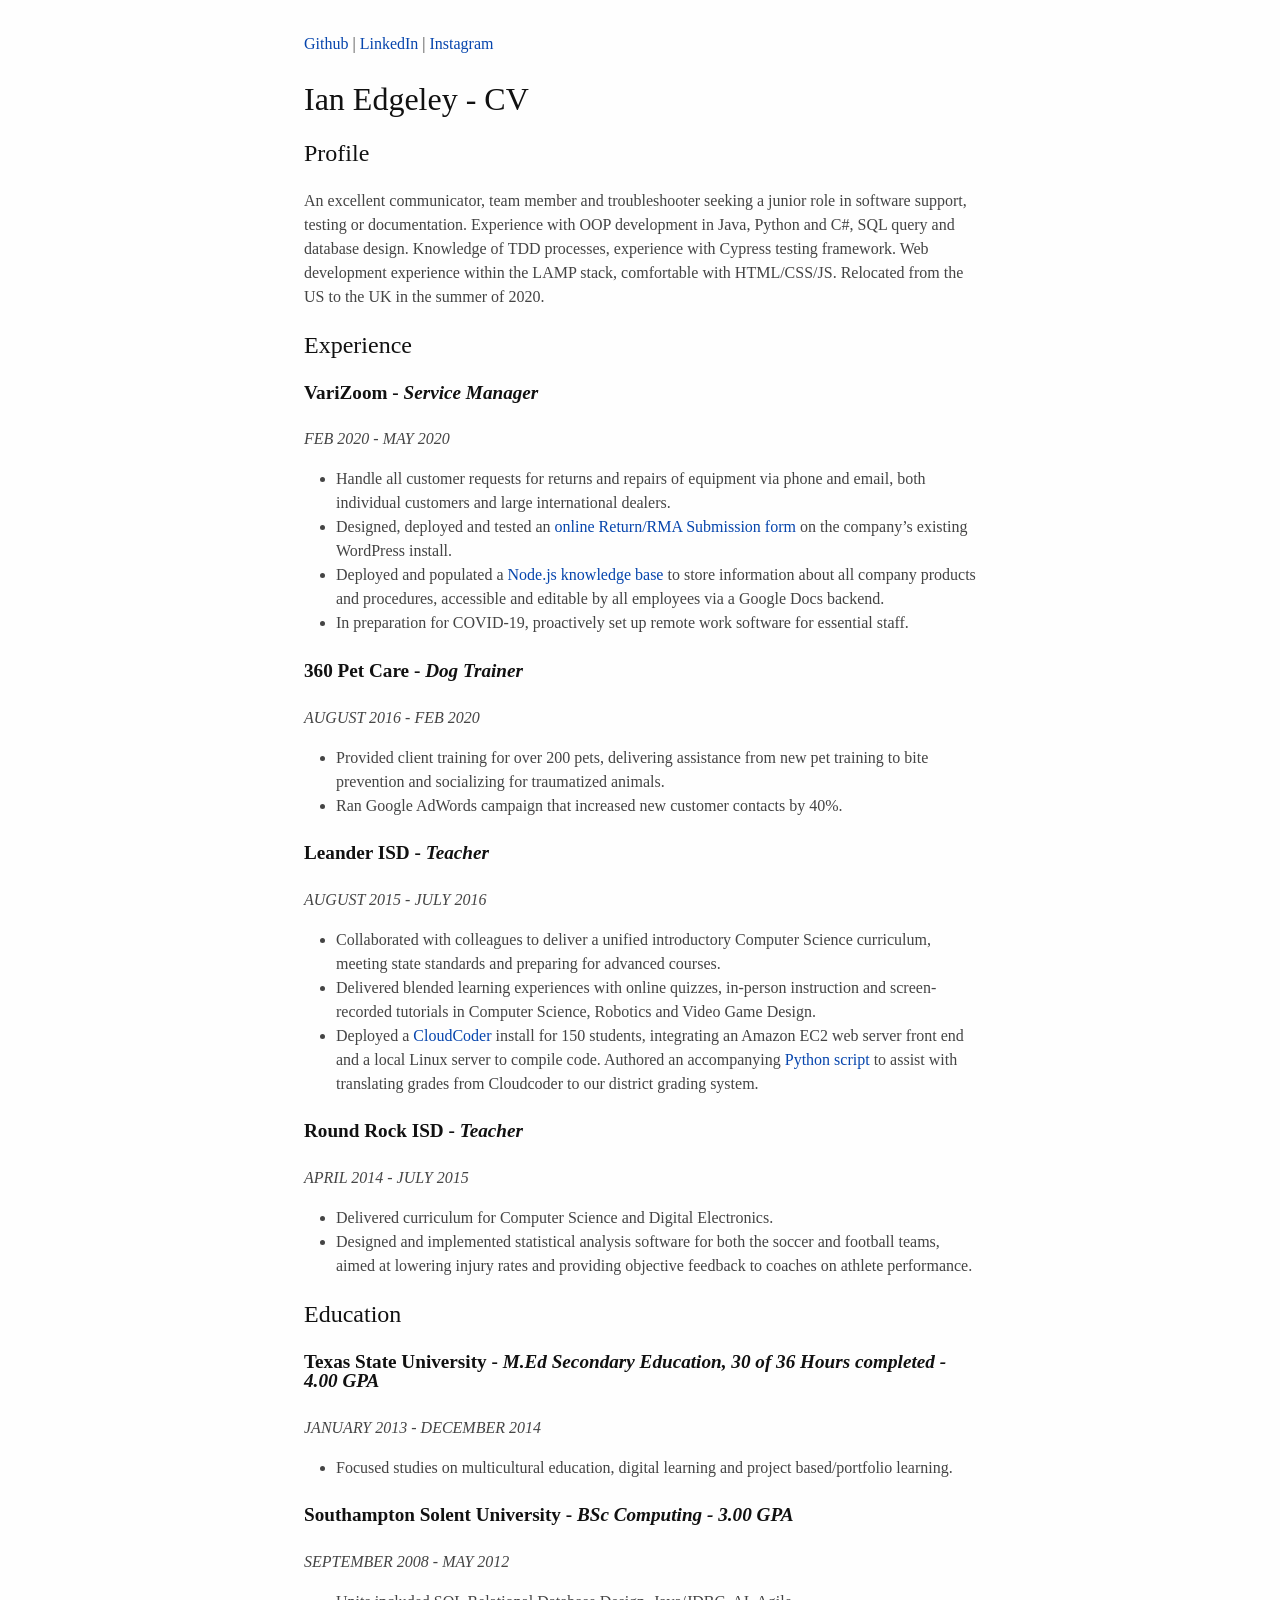
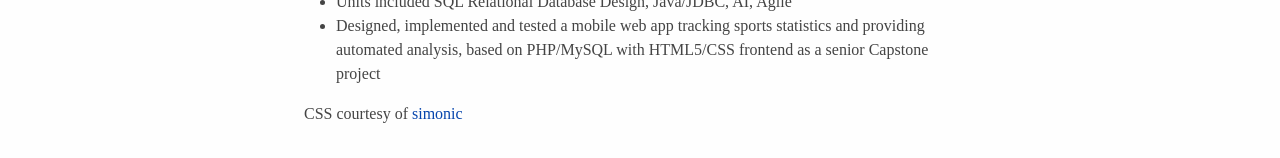
==== index.html @ b0f073d4 "Index and style" ====
<!DOCTYPE html> <html class="no-js"> 
    <head>
        <meta charset="utf-8">
        <meta http-equiv="X-UA-Compatible" content="IE=edge">
        <title></title>
        <meta name="description" content="">
        <meta name="viewport" content="width=device-width, initial-scale=1">
        <!-- Bring in the Pure CSS sheet -->
        <link rel="stylesheet" href="style/style.css" />
    </head>
    <body>
        <div id="content">
            <p><a href="http://github.com/ijecode">Github</a> | <a href="http://linkedin.com/in/iedgeley">LinkedIn</a> | <a href="http://instagram.com/ianedgeley">Instagram</a></p>
            <h2>Ian Edgeley - CV</h2>
            <h3>Profile</h3>
            <p>An excellent communicator, team member and troubleshooter seeking  a junior role in software support, testing or documentation. Experience with OOP development in Java, Python and C#, SQL query and database design. Knowledge of TDD processes, experience with Cypress testing framework. Web development experience within the LAMP stack, comfortable with HTML/CSS/JS. Relocated from the US to the UK in the summer of 2020.</p>           
            <h3>Experience</h3>
            <h4>VariZoom - <em>Service Manager</em></h4>
            <p><em>FEB 2020 - MAY 2020</em></p>
            <ul>
                <li>Handle all customer requests for returns and repairs of equipment via phone and email, both individual customers and large international dealers. 
                </li>
                <li>Designed, deployed and tested an <a href="https://www.varizoom.com/returns-repairs/">online Return/RMA Submission form</a> on the company’s existing WordPress install.
                </li>
                <li>Deployed and populated a <a href="https://github.com/nytimes/library">Node.js knowledge base</a> to store information about all company products and procedures, accessible and editable by all employees via a Google Docs backend.
                </li>
                <li>In preparation for COVID-19, proactively set up remote work software for essential staff.
                </li>
            </ul>
            <h4>360 Pet Care - <em>Dog Trainer</em></h4>
            <p><em>AUGUST 2016 - FEB 2020</em></p>
            <ul>
                <li>Provided client training for over 200 pets, delivering assistance from new pet training to bite prevention and socializing for traumatized animals.
                </li>
                <li>Ran Google AdWords campaign that increased new customer contacts by 40%.
                </li>
            </ul>
            <h4>Leander ISD - <em>Teacher</em></h4>
            <p><em>AUGUST 2015 - JULY 2016</em></p>
            <ul>
                <li>Collaborated with colleagues to deliver a unified introductory Computer Science curriculum, meeting state standards and preparing for advanced courses.
                </li>
                <li>Delivered blended learning experiences with online quizzes, in-person instruction and screen-recorded tutorials in Computer Science, Robotics and Video Game Design.
                </li>
                <li>Deployed a <a href="https://cloudcoder.org/">CloudCoder</a> install for 150 students, integrating an Amazon EC2 web server front end and a local Linux server to compile code. Authored an accompanying <a href="https://github.com/iedgeley/cloudCoderGrader">Python script</a> to assist with translating grades from Cloudcoder to our district grading system.
                </li>
            </ul>
            <h4>Round Rock ISD - <em>Teacher</em></h4>
            <p><em>APRIL 2014 - JULY 2015</em></p>
            <ul>
                <li>Delivered curriculum for Computer Science and Digital Electronics.
                </li>
                <li>Designed and implemented statistical analysis software for both the soccer and football teams, aimed at lowering injury rates and providing objective feedback to coaches on athlete performance.
                </li>
            </ul>

            <h3>Education</h3>
            <h4>Texas State University - <em>M.Ed Secondary Education, 30 of 36 Hours completed - 4.00 GPA</em></h4>
            <p><em>JANUARY 2013  - DECEMBER 2014</em></p>
            <ul>
                <li>Focused studies on multicultural education, digital learning and project based/portfolio learning.
                </li>
            </ul>
            <h4>Southampton Solent University - <em>BSc Computing - 3.00 GPA</em></h4>
            <p><em>SEPTEMBER 2008  - MAY 2012</em></p>
            <ul>
                <li>Units included SQL Relational Database Design, Java/JDBC, AI, Agile</li>
                <li>Designed, implemented and tested  a mobile web app tracking sports statistics and providing automated analysis, based on PHP/MySQL with HTML5/CSS frontend as a senior Capstone project</li>                </li>
            </ul>
            <p>CSS courtesy of <a href="https://github.com/simonlc/Markdown-CSS">simonic</a></p>
        </div>
    </body>
</html>
---- style/style.css ----
html {
    font-size: 100%;
    overflow-y: scroll;
    -webkit-text-size-adjust: 100%;
    -ms-text-size-adjust: 100%;
  }
  
  body {
    color: #444;
    font-family: Georgia, Palatino, 'Palatino Linotype', Times, 'Times New Roman', serif;
    font-size: 12px;
    line-height: 1.5em;
    padding: 1em;
    margin: auto;
    max-width: 42em;
    background: #fefefe;
  }
  
  a {
    color: #0645ad;
    text-decoration: none;
  }
  
  a:visited {
    color: #0b0080;
  }
  
  a:hover {
    color: #06e;
  }
  
  a:active {
    color: #faa700;
  }
  
  a:focus {
    outline: thin dotted;
  }
  
  a:hover,
  a:active {
    outline: 0;
  }
  
  ::-moz-selection {
    background: rgba(255, 255, 0, 0.3);
    color: #000;
  }
  
  ::selection {
    background: rgba(255, 255, 0, 0.3);
    color: #000;
  }
  
  a::-moz-selection {
    background: rgba(255, 255, 0, 0.3);
    color: #0645ad;
  }
  
  a::selection {
    background: rgba(255, 255, 0, 0.3);
    color: #0645ad;
  }
  
  p {
    margin: 1em 0;
  }
  
  img {
    max-width: 100%;
  }
  
  h1,
  h2,
  h3,
  h4,
  h5,
  h6 {
    font-weight: normal;
    color: #111;
    line-height: 1em;
  }
  
  h4,
  h5,
  h6 {
    font-weight: bold;
  }
  
  h1 {
    font-size: 2.5em;
  }
  
  h2 {
    font-size: 2em;
  }
  
  h3 {
    font-size: 1.5em;
  }
  
  h4 {
    font-size: 1.2em;
  }
  
  h5 {
    font-size: 1em;
  }
  
  h6 {
    font-size: 0.9em;
  }
  
  blockquote {
    color: #666666;
    margin: 0;
    padding-left: 3em;
    border-left: 0.5em #eee solid;
  }
  
  hr {
    display: block;
    border: 0;
    border-top: 1px solid #aaa;
    border-bottom: 1px solid #eee;
    margin: 1em 0;
    padding: 0;
  }
  
  pre,
  code,
  kbd,
  samp {
    color: #000;
    font-family: monospace, monospace;
    _font-family: 'courier new', monospace;
    font-size: 0.98em;
  }
  
  pre {
    white-space: pre;
    white-space: pre-wrap;
    word-wrap: break-word;
  }
  
  b,
  strong {
    font-weight: bold;
  }
  
  dfn {
    font-style: italic;
  }
  
  ins {
    background: #ff9;
    color: #000;
    text-decoration: none;
  }
  
  mark {
    background: #ff0;
    color: #000;
    font-style: italic;
    font-weight: bold;
  }
  
  sub,
  sup {
    font-size: 75%;
    line-height: 0;
    position: relative;
    vertical-align: baseline;
  }
  
  sup {
    top: -0.5em;
  }
  
  sub {
    bottom: -0.25em;
  }
  
  ul,
  ol {
    margin: 1em 0;
    padding: 0 0 0 2em;
  }
  
  li p:last-child {
    margin: 0;
  }
  
  dd {
    margin: 0 0 0 2em;
  }
  
  img {
    border: 0;
    -ms-interpolation-mode: bicubic;
    vertical-align: middle;
  }
  
  table {
    border-collapse: collapse;
    border-spacing: 0;
  }
  
  td {
    vertical-align: top;
  }
  
  @media only screen and (min-width: 480px) {
    body {
      font-size: 14px;
    }
  }
  
  @media only screen and (min-width: 768px) {
    body {
      font-size: 16px;
    }
  }
  
  @media print {
    * {
      background: transparent !important;
      color: black !important;
      filter: none !important;
      -ms-filter: none !important;
    }
  
    body {
      font-size: 12pt;
      max-width: 100%;
    }
  
    a,
    a:visited {
      text-decoration: underline;
    }
  
    hr {
      height: 1px;
      border: 0;
      border-bottom: 1px solid black;
    }
  
    a[href]:after {
      content: " (" attr(href) ")";
    }
  
    abbr[title]:after {
      content: " (" attr(title) ")";
    }
  
    .ir a:after,
    a[href^="javascript:"]:after,
    a[href^="#"]:after {
      content: "";
    }
  
    pre,
    blockquote {
      border: 1px solid #999;
      padding-right: 1em;
      page-break-inside: avoid;
    }
  
    tr,
    img {
      page-break-inside: avoid;
    }
  
    img {
      max-width: 100% !important;
    }
  
    @page :left {
      margin: 15mm 20mm 15mm 10mm;
    }
  
    @page :right {
      margin: 15mm 10mm 15mm 20mm;
    }
  
    p,
    h2,
    h3 {
      orphans: 3;
      widows: 3;
    }
  
    h2,
    h3 {
      page-break-after: avoid;
    }
  }
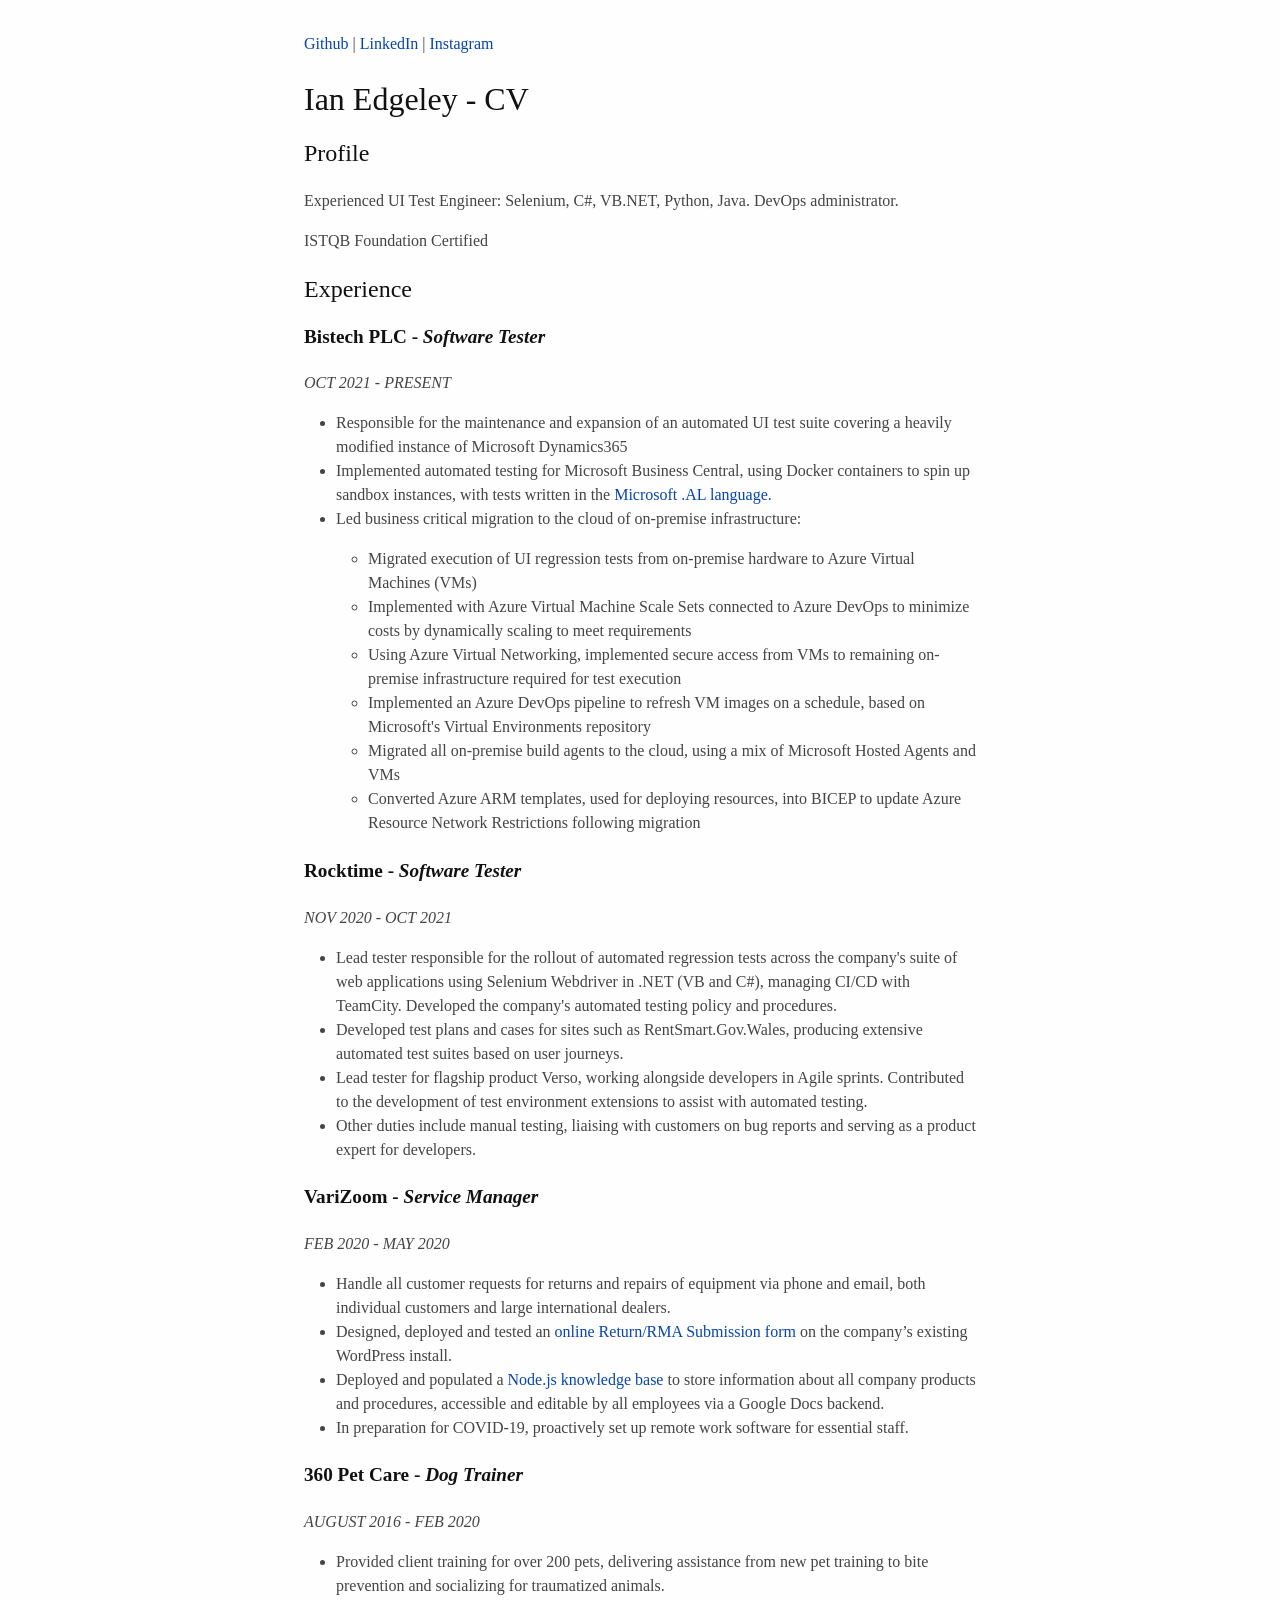
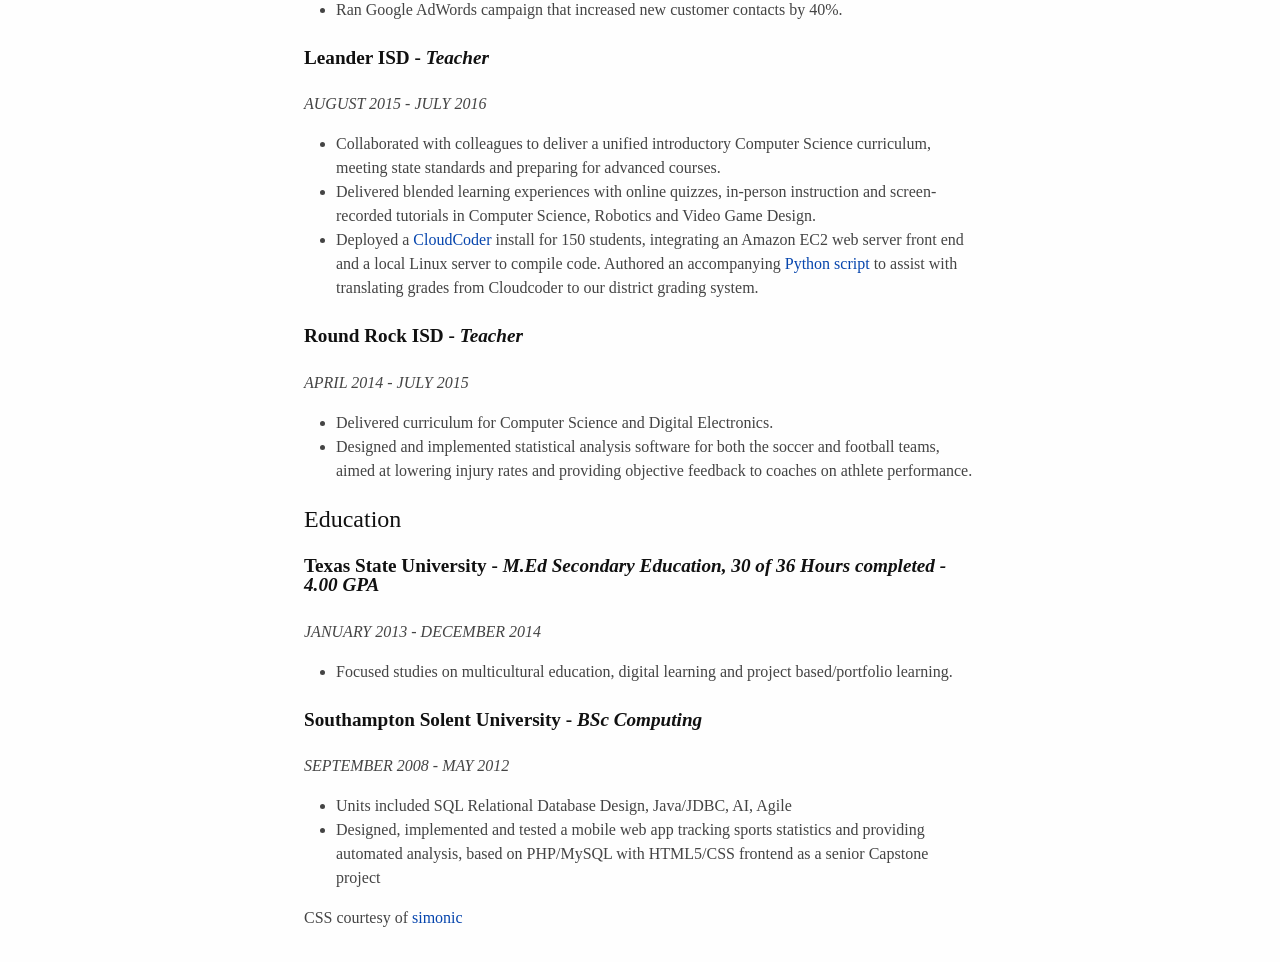
==== commit 34b996cd: "Updated work history" ====
--- a/index.html
+++ b/index.html
@@ -13,8 +13,32 @@
             <p><a href="http://github.com/ijecode">Github</a> | <a href="http://linkedin.com/in/iedgeley">LinkedIn</a> | <a href="http://instagram.com/ianedgeley">Instagram</a></p>
             <h2>Ian Edgeley - CV</h2>
             <h3>Profile</h3>
-            <p>An excellent communicator, team member and troubleshooter seeking  a junior role in software support, testing or documentation. Experience with OOP development in Java, Python and C#, SQL query and database design. Knowledge of TDD processes, experience with Cypress testing framework. Web development experience within the LAMP stack, comfortable with HTML/CSS/JS. Relocated from the US to the UK in the summer of 2020.</p>           
+            <p>Experienced UI Test Engineer: Selenium, C#, VB.NET, Python, Java. DevOps administrator.</p>      
+            <p>ISTQB Foundation Certified</p>     
             <h3>Experience</h3>
+            <h4>Bistech PLC - <em>Software Tester</em></h4>
+            <p><em>OCT 2021 - PRESENT</em></p>
+            <ul>
+                <li>Responsible for the maintenance and expansion of an automated UI test suite covering a heavily modified instance of Microsoft Dynamics365</li>
+                <li>Implemented automated testing for Microsoft Business Central, using Docker containers to spin up sandbox instances, with tests written in the <a href="https://docs.microsoft.com/en-us/dynamics365/business-central/dev-itpro/developer/devenv-get-started" target="_blank">Microsoft .AL language.</a></li>
+                <li>Led business critical migration to the cloud of on-premise infrastructure:</li>
+                <ul>
+                    <li>Migrated execution of UI regression tests from on-premise hardware to Azure Virtual Machines (VMs)</li>
+                    <li>Implemented with Azure Virtual Machine Scale Sets connected to Azure DevOps to minimize costs by dynamically scaling to meet requirements</li>
+                    <li>Using Azure Virtual Networking, implemented secure access from VMs to remaining on-premise infrastructure required for test execution</li>
+                    <li>Implemented an Azure DevOps pipeline to refresh VM images on a schedule, based on Microsoft's Virtual Environments repository</li>
+                    <li>Migrated all on-premise build agents to the cloud, using a mix of Microsoft Hosted Agents and VMs</li>
+                    <li>Converted Azure ARM templates, used for deploying resources, into BICEP to update Azure Resource Network Restrictions following migration</li>
+                </ul>
+            </ul>
+            <h4>Rocktime - <em>Software Tester</em></h4>
+            <p><em>NOV 2020 - OCT 2021</em></p>
+            <ul>
+                <li>Lead tester responsible for the rollout of automated regression tests across the company's suite of web applications using Selenium Webdriver in .NET (VB and C#), managing CI/CD with TeamCity. Developed the company's automated testing policy and procedures.</li>
+                <li>Developed test plans and cases for sites such as RentSmart.Gov.Wales, producing extensive automated test suites based on user journeys.</li>
+                <li>Lead tester for flagship product Verso, working alongside developers in Agile sprints. Contributed to the development of test environment extensions to assist with automated testing.</li>
+                <li>Other duties include manual testing, liaising with customers on bug reports and serving as a product expert for developers.</li>
+            </ul>
             <h4>VariZoom - <em>Service Manager</em></h4>
             <p><em>FEB 2020 - MAY 2020</em></p>
             <ul>
@@ -61,7 +85,7 @@
                 <li>Focused studies on multicultural education, digital learning and project based/portfolio learning.
                 </li>
             </ul>
-            <h4>Southampton Solent University - <em>BSc Computing - 3.00 GPA</em></h4>
+            <h4>Southampton Solent University - <em>BSc Computing</em></h4>
             <p><em>SEPTEMBER 2008  - MAY 2012</em></p>
             <ul>
                 <li>Units included SQL Relational Database Design, Java/JDBC, AI, Agile</li>
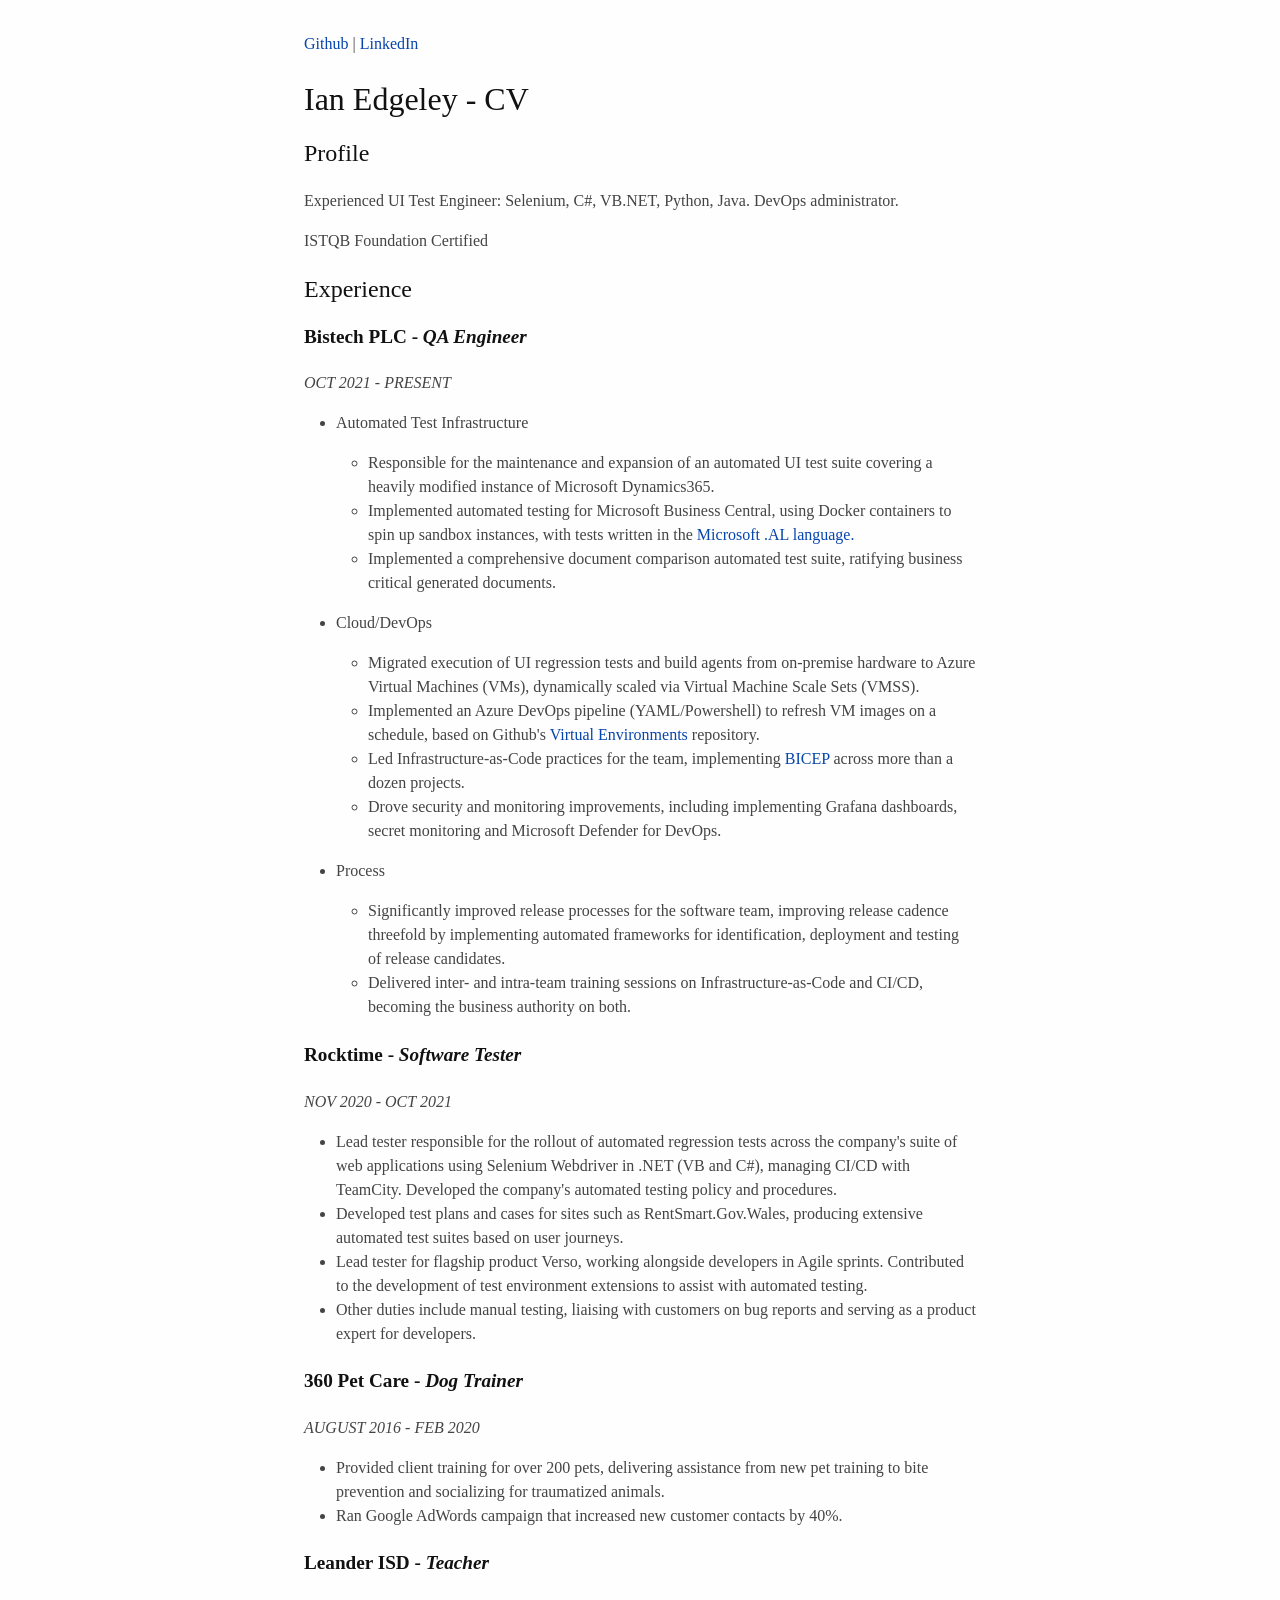
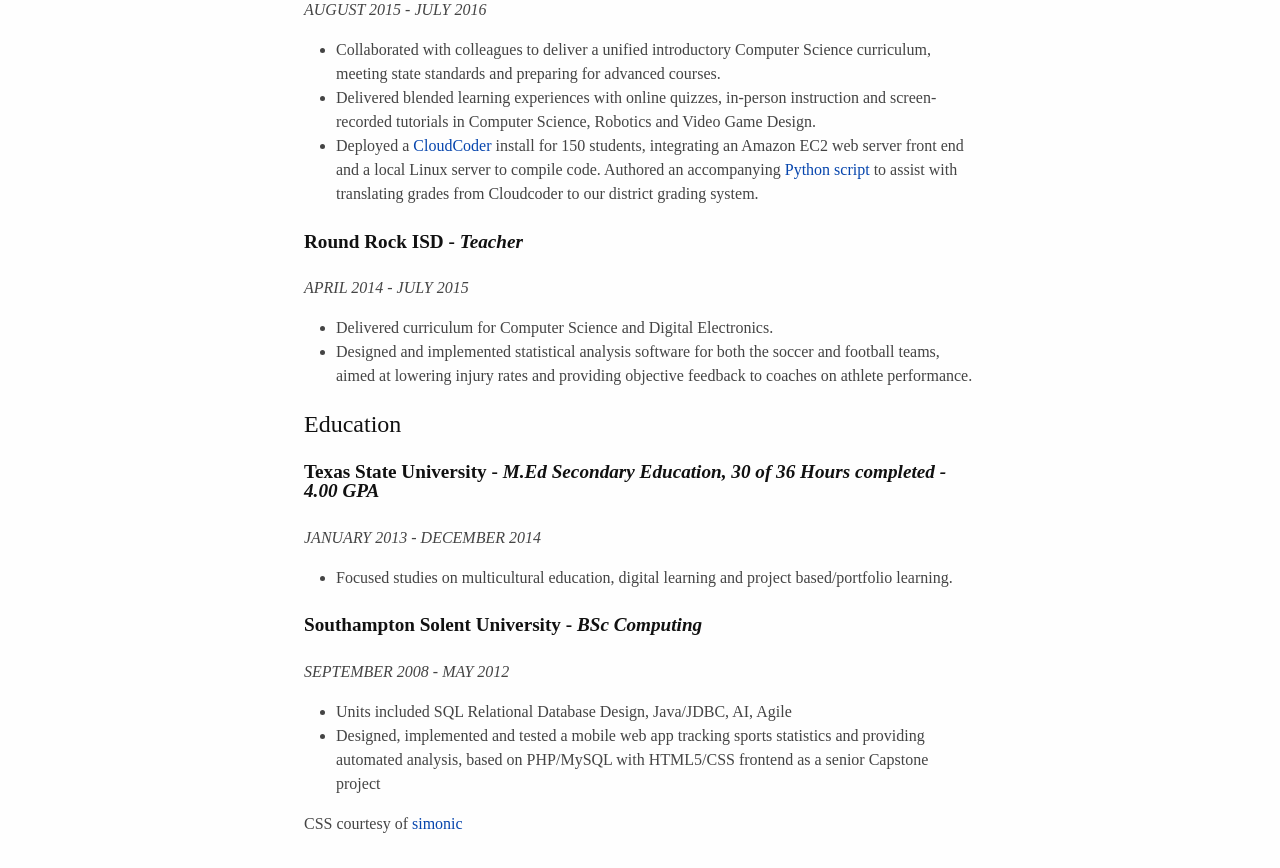
==== commit e74bfbbc: "updates" ====
--- a/index.html
+++ b/index.html
@@ -2,7 +2,7 @@
     <head>
         <meta charset="utf-8">
         <meta http-equiv="X-UA-Compatible" content="IE=edge">
-        <title></title>
+        <title>Ian Edgeley - CV / Resume - Test Engineer</title>
         <meta name="description" content="">
         <meta name="viewport" content="width=device-width, initial-scale=1">
         <!-- Bring in the Pure CSS sheet -->
@@ -10,25 +10,32 @@
     </head>
     <body>
         <div id="content">
-            <p><a href="http://github.com/ijecode">Github</a> | <a href="http://linkedin.com/in/iedgeley">LinkedIn</a> | <a href="http://instagram.com/ianedgeley">Instagram</a></p>
+            <p><a href="http://github.com/ijecode">Github</a> | <a href="http://linkedin.com/in/iedgeley">LinkedIn</a></p>
             <h2>Ian Edgeley - CV</h2>
             <h3>Profile</h3>
             <p>Experienced UI Test Engineer: Selenium, C#, VB.NET, Python, Java. DevOps administrator.</p>      
             <p>ISTQB Foundation Certified</p>     
             <h3>Experience</h3>
-            <h4>Bistech PLC - <em>Software Tester</em></h4>
+            <h4>Bistech PLC - <em>QA Engineer</em></h4>
             <p><em>OCT 2021 - PRESENT</em></p>
             <ul>
-                <li>Responsible for the maintenance and expansion of an automated UI test suite covering a heavily modified instance of Microsoft Dynamics365</li>
-                <li>Implemented automated testing for Microsoft Business Central, using Docker containers to spin up sandbox instances, with tests written in the <a href="https://docs.microsoft.com/en-us/dynamics365/business-central/dev-itpro/developer/devenv-get-started" target="_blank">Microsoft .AL language.</a></li>
-                <li>Led business critical migration to the cloud of on-premise infrastructure:</li>
+                <li>Automated Test Infrastructure</li>
                 <ul>
-                    <li>Migrated execution of UI regression tests from on-premise hardware to Azure Virtual Machines (VMs)</li>
-                    <li>Implemented with Azure Virtual Machine Scale Sets connected to Azure DevOps to minimize costs by dynamically scaling to meet requirements</li>
-                    <li>Using Azure Virtual Networking, implemented secure access from VMs to remaining on-premise infrastructure required for test execution</li>
-                    <li>Implemented an Azure DevOps pipeline to refresh VM images on a schedule, based on Microsoft's Virtual Environments repository</li>
-                    <li>Migrated all on-premise build agents to the cloud, using a mix of Microsoft Hosted Agents and VMs</li>
-                    <li>Converted Azure ARM templates, used for deploying resources, into BICEP to update Azure Resource Network Restrictions following migration</li>
+                    <li>Responsible for the maintenance and expansion of an automated UI test suite covering a heavily modified instance of Microsoft Dynamics365.</li>
+                    <li>Implemented automated testing for Microsoft Business Central, using Docker containers to spin up sandbox instances, with tests written in the <a href="https://docs.microsoft.com/en-us/dynamics365/business-central/dev-itpro/developer/devenv-get-started" target="_blank">Microsoft .AL language.</a></li>
+                    <li>Implemented a comprehensive document comparison automated test suite, ratifying business critical generated documents.</li>
+                </ul>
+                <li>Cloud/DevOps</li>
+                <ul>
+                    <li>Migrated execution of UI regression tests and build agents from on-premise hardware to Azure Virtual Machines (VMs), dynamically scaled via Virtual Machine Scale Sets (VMSS).</li>
+                    <li>Implemented an Azure DevOps pipeline (YAML/Powershell) to refresh VM images on a schedule, based on Github's <a href="https://github.com/actions/runner-images">Virtual Environments</a> repository.</li>
+                    <li>Led Infrastructure-as-Code practices for the team, implementing <a href="https://learn.microsoft.com/en-us/azure/azure-resource-manager/bicep/overview?tabs=bicep">BICEP</a> across more than a dozen projects.</li>
+                    <li>Drove security and monitoring improvements, including implementing Grafana dashboards, secret monitoring and Microsoft Defender for DevOps.</li>
+                </ul>
+                <li>Process</li>
+                <ul>
+                    <li>Significantly improved release processes for the software team, improving release cadence threefold by implementing automated frameworks for identification, deployment and testing of release candidates.</li>
+                    <li>Delivered inter- and intra-team training sessions on Infrastructure-as-Code and CI/CD, becoming the business authority on both.</li>
                 </ul>
             </ul>
             <h4>Rocktime - <em>Software Tester</em></h4>
@@ -38,18 +45,6 @@
                 <li>Developed test plans and cases for sites such as RentSmart.Gov.Wales, producing extensive automated test suites based on user journeys.</li>
                 <li>Lead tester for flagship product Verso, working alongside developers in Agile sprints. Contributed to the development of test environment extensions to assist with automated testing.</li>
                 <li>Other duties include manual testing, liaising with customers on bug reports and serving as a product expert for developers.</li>
-            </ul>
-            <h4>VariZoom - <em>Service Manager</em></h4>
-            <p><em>FEB 2020 - MAY 2020</em></p>
-            <ul>
-                <li>Handle all customer requests for returns and repairs of equipment via phone and email, both individual customers and large international dealers. 
-                </li>
-                <li>Designed, deployed and tested an <a href="https://www.varizoom.com/returns-repairs/">online Return/RMA Submission form</a> on the company’s existing WordPress install.
-                </li>
-                <li>Deployed and populated a <a href="https://github.com/nytimes/library">Node.js knowledge base</a> to store information about all company products and procedures, accessible and editable by all employees via a Google Docs backend.
-                </li>
-                <li>In preparation for COVID-19, proactively set up remote work software for essential staff.
-                </li>
             </ul>
             <h4>360 Pet Care - <em>Dog Trainer</em></h4>
             <p><em>AUGUST 2016 - FEB 2020</em></p>
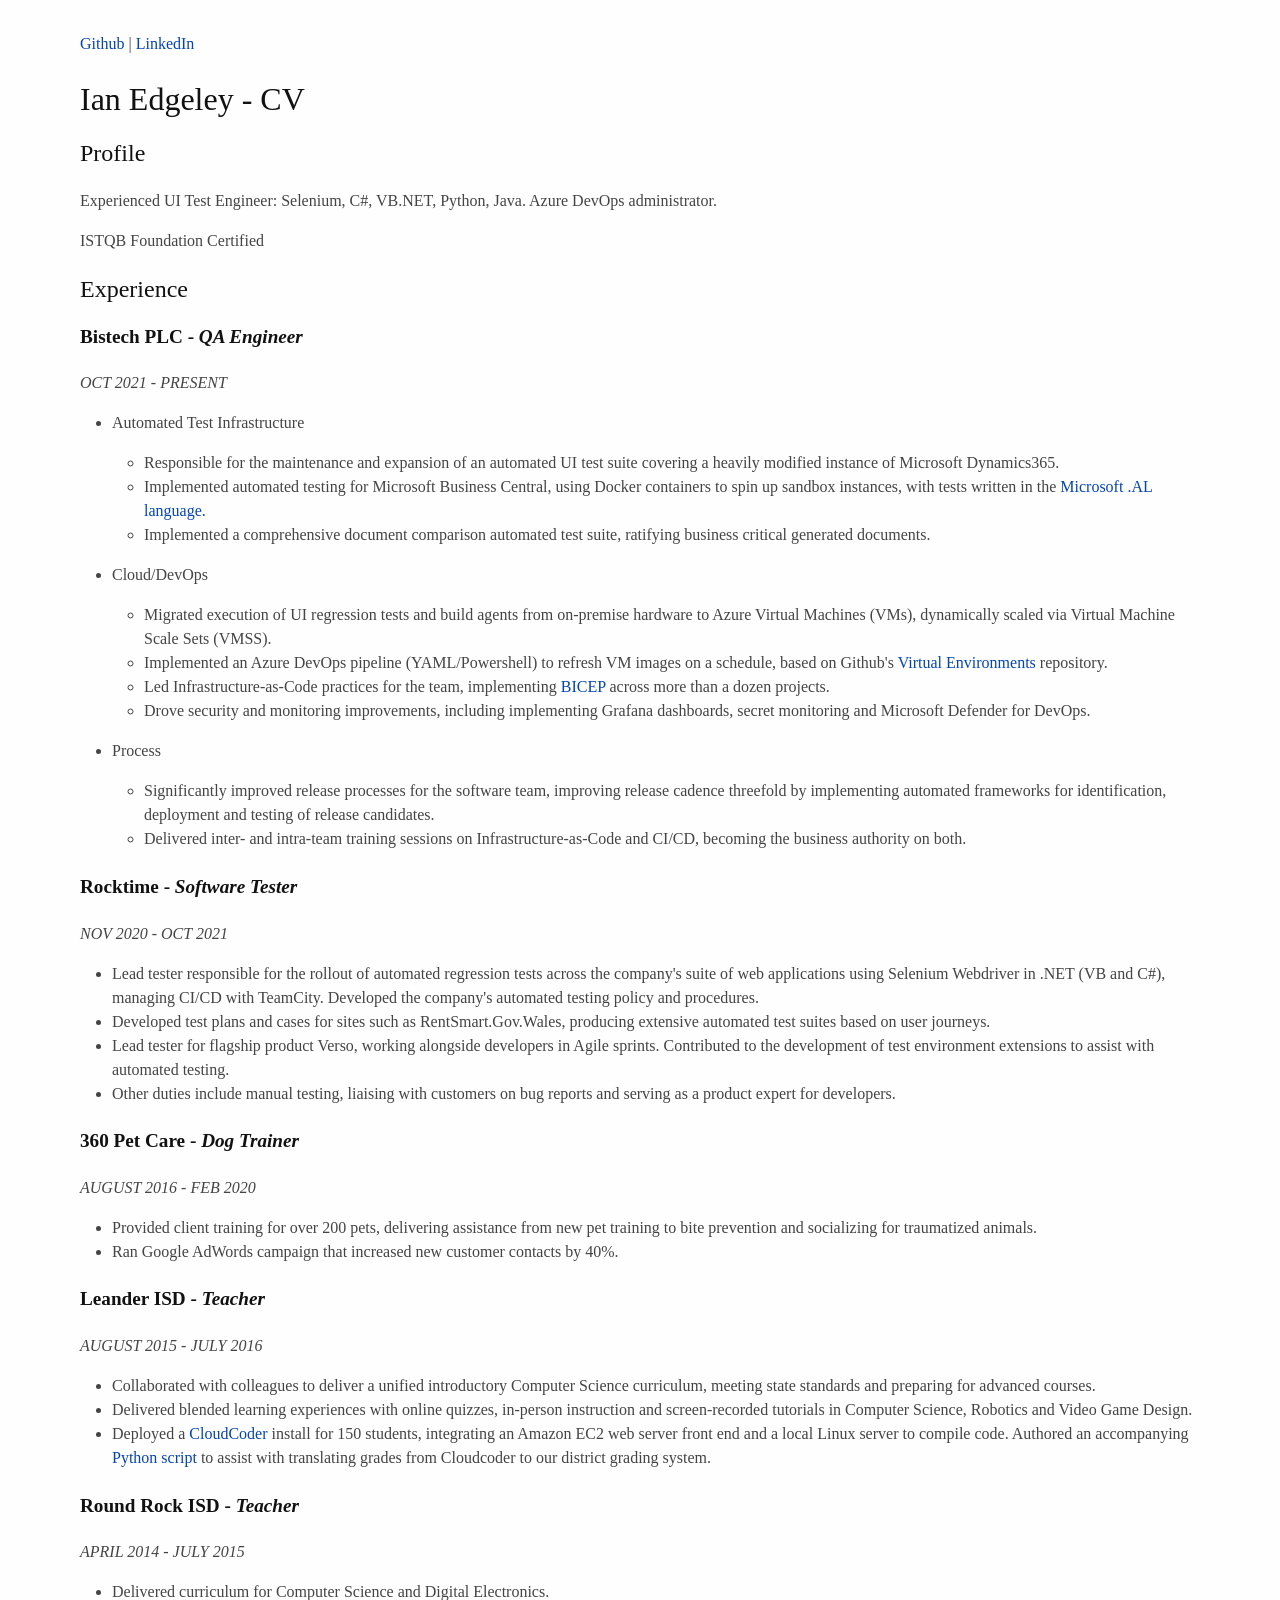
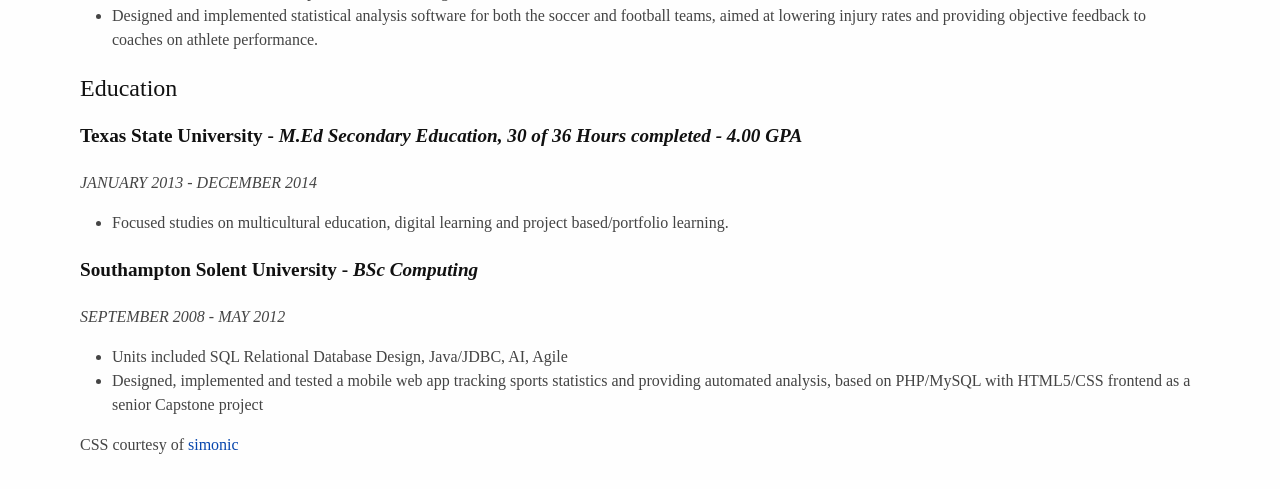
==== commit 95713061: "add azure devops" ====
--- a/index.html
+++ b/index.html
@@ -13,7 +13,7 @@
             <p><a href="http://github.com/ijecode">Github</a> | <a href="http://linkedin.com/in/iedgeley">LinkedIn</a></p>
             <h2>Ian Edgeley - CV</h2>
             <h3>Profile</h3>
-            <p>Experienced UI Test Engineer: Selenium, C#, VB.NET, Python, Java. DevOps administrator.</p>      
+            <p>Experienced UI Test Engineer: Selenium, C#, VB.NET, Python, Java. Azure DevOps administrator.</p>      
             <p>ISTQB Foundation Certified</p>     
             <h3>Experience</h3>
             <h4>Bistech PLC - <em>QA Engineer</em></h4>
--- a/style/style.css
+++ b/style/style.css
@@ -12,7 +12,7 @@
     line-height: 1.5em;
     padding: 1em;
     margin: auto;
-    max-width: 42em;
+    max-width: 70em;
     background: #fefefe;
   }
   
